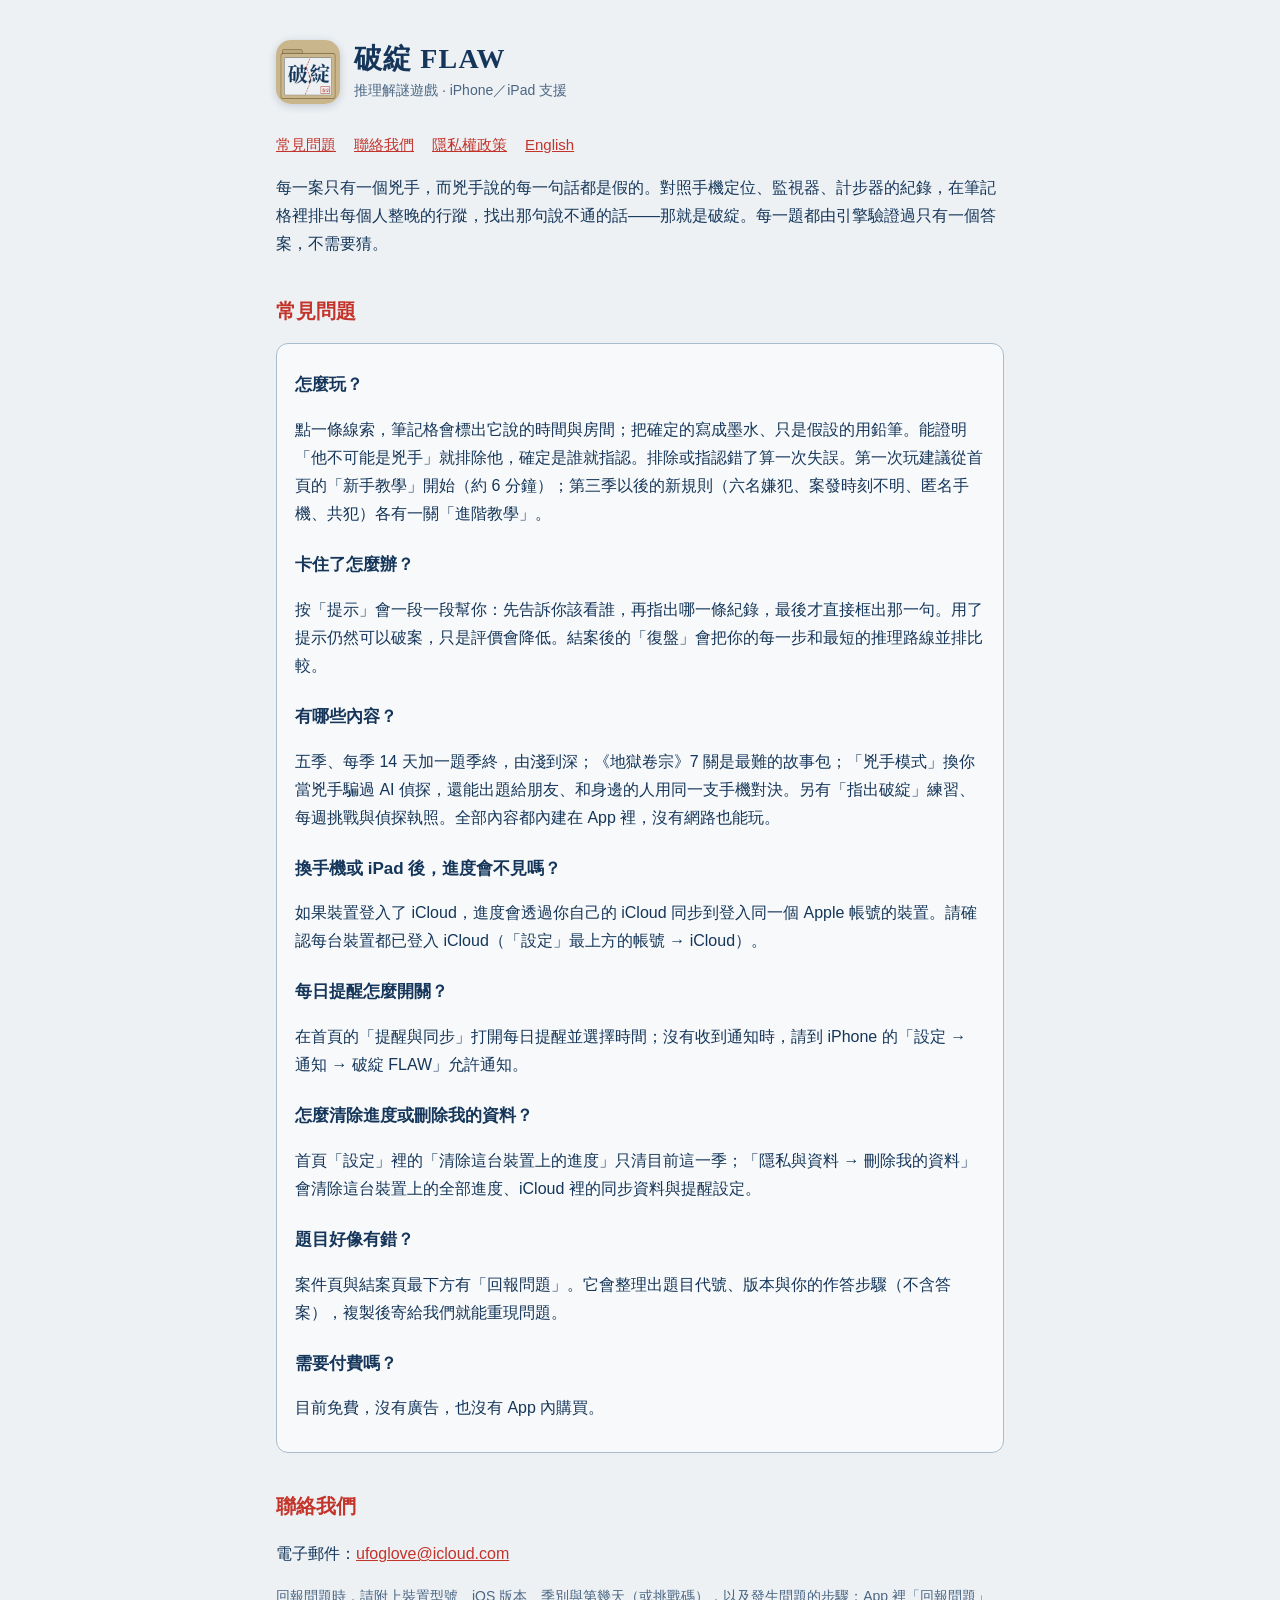
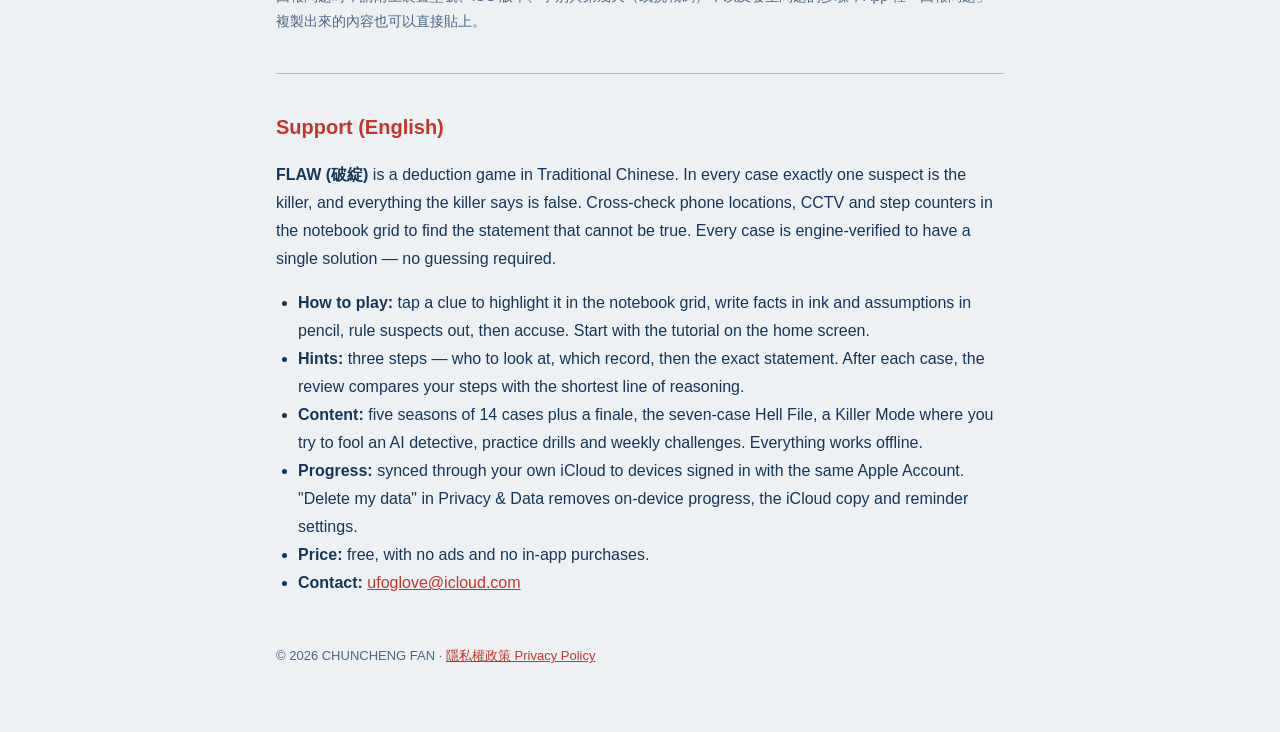
==== index.html @ dfb83c73 "破綻 FLAW 支援頁與隱私權政策" ====
<!doctype html>
<html lang="zh-Hant">
<head>
<meta charset="utf-8">
<meta name="viewport" content="width=device-width, initial-scale=1">
<title>破綻 FLAW 支援</title>
<meta name="description" content="《破綻 FLAW》iPhone、iPad 推理遊戲的常見問題與聯絡方式。">
<link rel="icon" href="icon.png">
<link rel="stylesheet" href="style.css">
</head>
<body>
<main>
<header>
  <img src="icon.png" alt="破綻 FLAW App 圖示">
  <div><h1>破綻 FLAW</h1><p class="sub">推理解謎遊戲 · iPhone／iPad 支援</p></div>
</header>
<nav><a href="#faq">常見問題</a><a href="#contact">聯絡我們</a><a href="privacy.html">隱私權政策</a><a href="#en">English</a></nav>

<p>每一案只有一個兇手，而兇手說的每一句話都是假的。對照手機定位、監視器、計步器的紀錄，在筆記格裡排出每個人整晚的行蹤，找出那句說不通的話——那就是破綻。每一題都由引擎驗證過只有一個答案，不需要猜。</p>

<h2 id="faq">常見問題</h2>
<div class="card">
  <h3>怎麼玩？</h3>
  <p>點一條線索，筆記格會標出它說的時間與房間；把確定的寫成墨水、只是假設的用鉛筆。能證明「他不可能是兇手」就排除他，確定是誰就指認。排除或指認錯了算一次失誤。第一次玩建議從首頁的「新手教學」開始（約 6 分鐘）；第三季以後的新規則（六名嫌犯、案發時刻不明、匿名手機、共犯）各有一關「進階教學」。</p>
  <h3>卡住了怎麼辦？</h3>
  <p>按「提示」會一段一段幫你：先告訴你該看誰，再指出哪一條紀錄，最後才直接框出那一句。用了提示仍然可以破案，只是評價會降低。結案後的「復盤」會把你的每一步和最短的推理路線並排比較。</p>
  <h3>有哪些內容？</h3>
  <p>五季、每季 14 天加一題季終，由淺到深；《地獄卷宗》7 關是最難的故事包；「兇手模式」換你當兇手騙過 AI 偵探，還能出題給朋友、和身邊的人用同一支手機對決。另有「指出破綻」練習、每週挑戰與偵探執照。全部內容都內建在 App 裡，沒有網路也能玩。</p>
  <h3>換手機或 iPad 後，進度會不見嗎？</h3>
  <p>如果裝置登入了 iCloud，進度會透過你自己的 iCloud 同步到登入同一個 Apple 帳號的裝置。請確認每台裝置都已登入 iCloud（「設定」最上方的帳號 → iCloud）。</p>
  <h3>每日提醒怎麼開關？</h3>
  <p>在首頁的「提醒與同步」打開每日提醒並選擇時間；沒有收到通知時，請到 iPhone 的「設定 → 通知 → 破綻 FLAW」允許通知。</p>
  <h3>怎麼清除進度或刪除我的資料？</h3>
  <p>首頁「設定」裡的「清除這台裝置上的進度」只清目前這一季；「隱私與資料 → 刪除我的資料」會清除這台裝置上的全部進度、iCloud 裡的同步資料與提醒設定。</p>
  <h3>題目好像有錯？</h3>
  <p>案件頁與結案頁最下方有「回報問題」。它會整理出題目代號、版本與你的作答步驟（不含答案），複製後寄給我們就能重現問題。</p>
  <h3>需要付費嗎？</h3>
  <p>目前免費，沒有廣告，也沒有 App 內購買。</p>
</div>

<h2 id="contact">聯絡我們</h2>
<p>電子郵件：<a href="mailto:ufoglove@icloud.com?subject=%E7%A0%B4%E7%B6%BB%20FLAW%20%E6%94%AF%E6%8F%B4">ufoglove@icloud.com</a></p>
<p class="muted">回報問題時，請附上裝置型號、iOS 版本、季別與第幾天（或挑戰碼），以及發生問題的步驟；App 裡「回報問題」複製出來的內容也可以直接貼上。</p>

<hr>
<h2 id="en">Support (English)</h2>
<p><strong>FLAW (破綻)</strong> is a deduction game in Traditional Chinese. In every case exactly one suspect is the killer, and everything the killer says is false. Cross-check phone locations, CCTV and step counters in the notebook grid to find the statement that cannot be true. Every case is engine-verified to have a single solution — no guessing required.</p>
<ul>
  <li><strong>How to play:</strong> tap a clue to highlight it in the notebook grid, write facts in ink and assumptions in pencil, rule suspects out, then accuse. Start with the tutorial on the home screen.</li>
  <li><strong>Hints:</strong> three steps — who to look at, which record, then the exact statement. After each case, the review compares your steps with the shortest line of reasoning.</li>
  <li><strong>Content:</strong> five seasons of 14 cases plus a finale, the seven-case Hell File, a Killer Mode where you try to fool an AI detective, practice drills and weekly challenges. Everything works offline.</li>
  <li><strong>Progress:</strong> synced through your own iCloud to devices signed in with the same Apple Account. "Delete my data" in Privacy &amp; Data removes on-device progress, the iCloud copy and reminder settings.</li>
  <li><strong>Price:</strong> free, with no ads and no in-app purchases.</li>
  <li><strong>Contact:</strong> <a href="mailto:ufoglove@icloud.com">ufoglove@icloud.com</a></li>
</ul>
<footer>© 2026 CHUNCHENG FAN · <a href="privacy.html">隱私權政策 Privacy Policy</a></footer>
</main>
</body>
</html>
---- style.css ----
:root { --bg: #EDF1F4; --panel: #F7F9FA; --text: #15365A; --muted: #4A6684; --accent: #C3342B; --line: #A9BCCD; }
@media (prefers-color-scheme: dark) { :root { --bg: #0D2744; --panel: #12304F; --text: #E6EEF6; --muted: #A7BDD2; --accent: #FF7468; --line: #3F6489; } }
* { box-sizing: border-box; }
body { margin: 0; background: var(--bg); color: var(--text); font: 16px/1.75 -apple-system, BlinkMacSystemFont, "PingFang TC", "Noto Sans TC", "Segoe UI", sans-serif; }
main { max-width: 760px; margin: 0 auto; padding: 40px 16px 64px; }
header { display: flex; align-items: center; gap: 14px; margin-bottom: 28px; }
header img { width: 64px; height: 64px; border-radius: 15px; box-shadow: 0 2px 8px rgba(13, 39, 68, .2); }
h1 { font-family: "Songti TC", "Noto Serif TC", serif; font-size: 28px; margin: 0; line-height: 1.2; letter-spacing: .04em; }
.sub { color: var(--muted); margin: 2px 0 0; font-size: 14px; }
h2 { font-size: 20px; margin: 36px 0 10px; color: var(--accent); }
h3 { font-size: 17px; margin: 22px 0 6px; }
.muted { color: var(--muted); font-size: 14px; }
a { color: var(--accent); }
nav { display: flex; gap: 18px; flex-wrap: wrap; margin-bottom: 8px; font-size: 15px; }
.card { background: var(--panel); border: 1px solid var(--line); border-radius: 12px; padding: 4px 18px 14px; margin-top: 14px; }
ul { padding-left: 22px; }
hr { border: 0; border-top: 1px solid var(--line); margin: 40px 0 24px; }
footer { color: var(--muted); font-size: 13px; margin-top: 48px; }
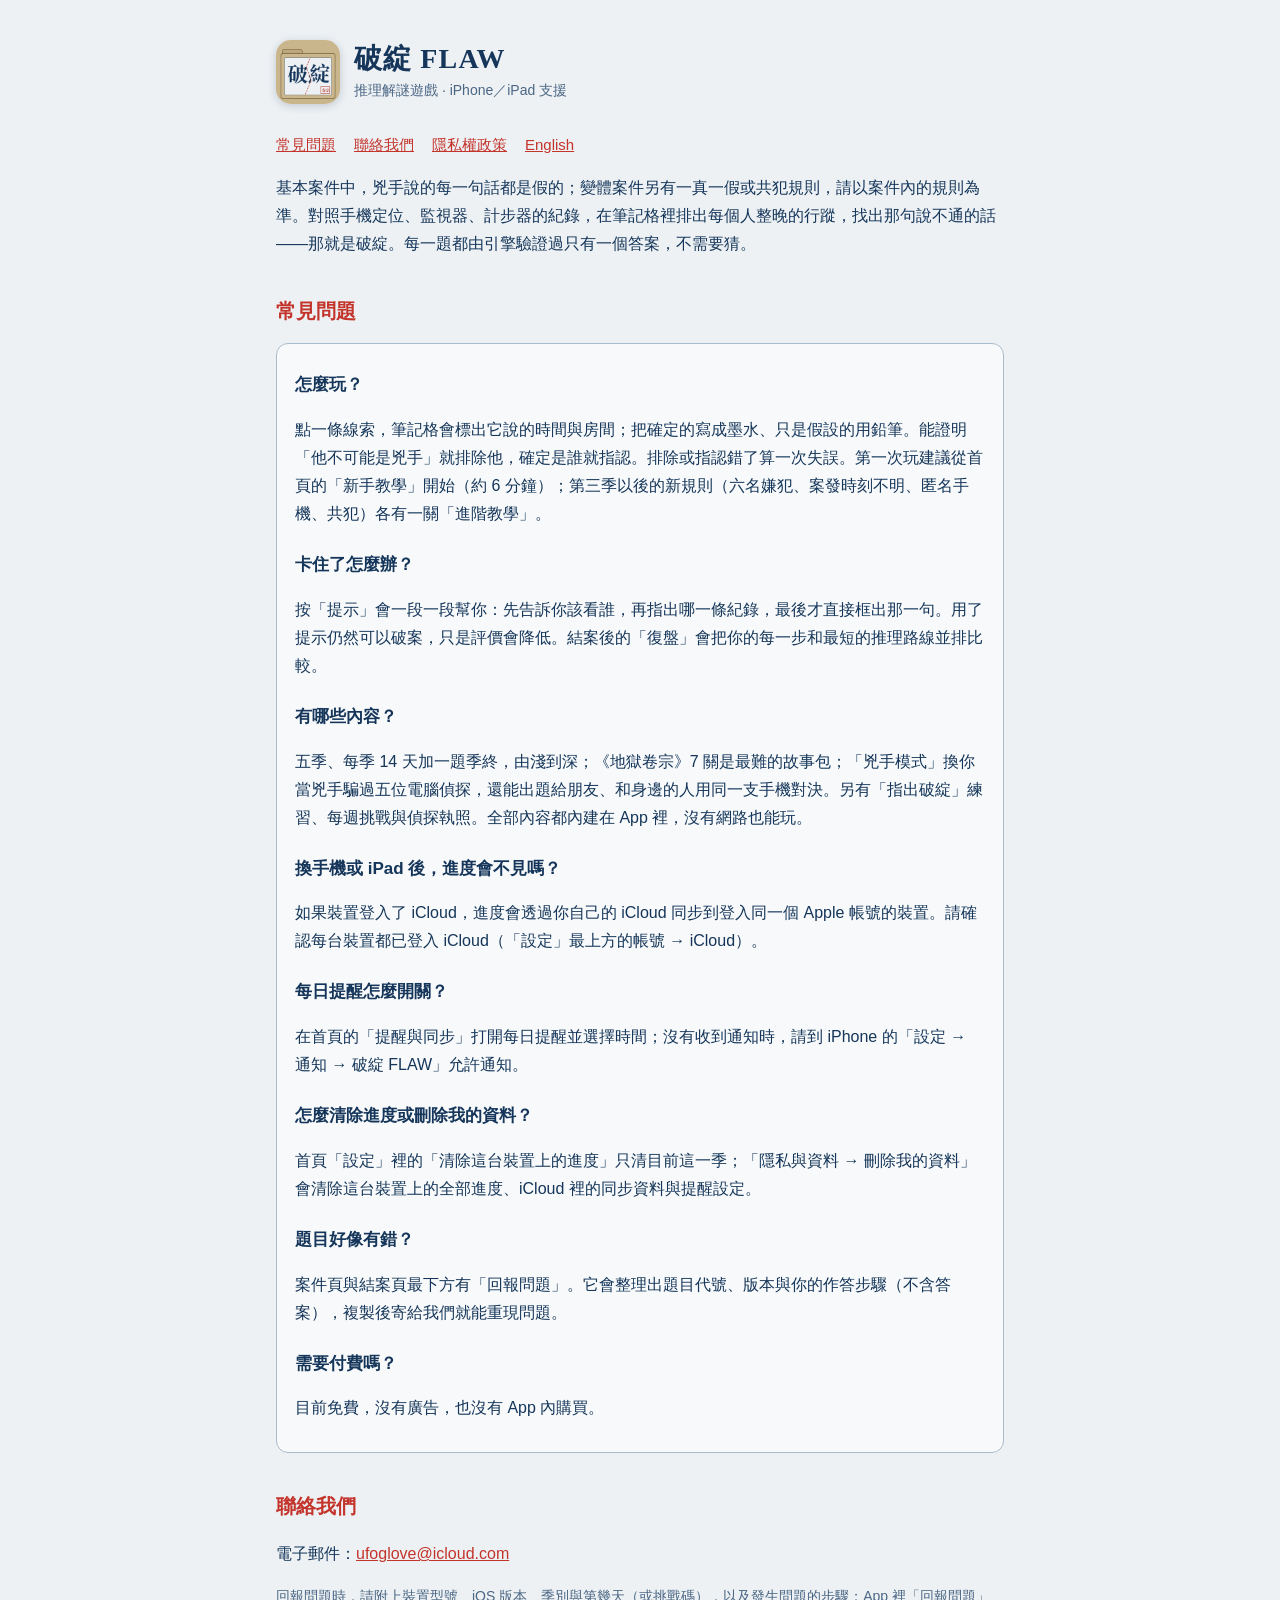
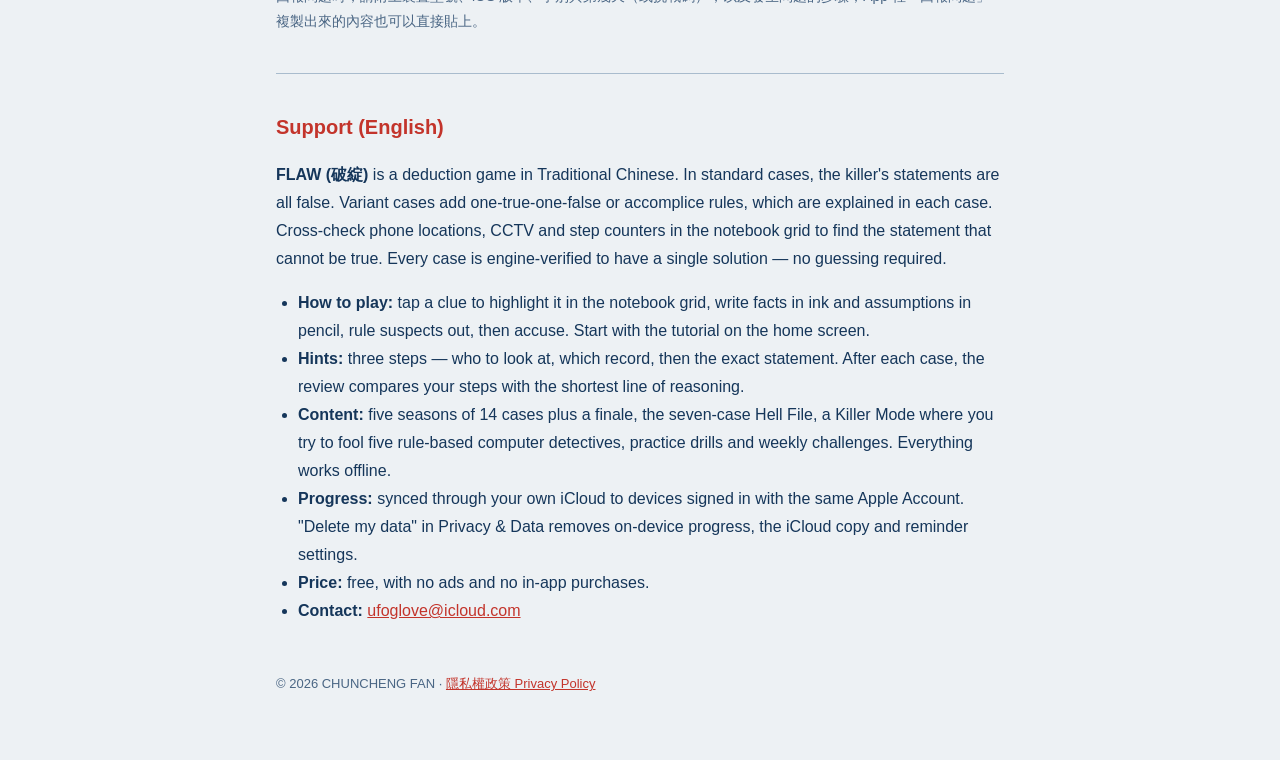
==== commit 63e54748: "修正說明：基本／變體規則、五位電腦偵探、iCloud 與題目工坊" ====
--- a/index.html
+++ b/index.html
@@ -16,7 +16,7 @@
 </header>
 <nav><a href="#faq">常見問題</a><a href="#contact">聯絡我們</a><a href="privacy.html">隱私權政策</a><a href="#en">English</a></nav>
 
-<p>每一案只有一個兇手，而兇手說的每一句話都是假的。對照手機定位、監視器、計步器的紀錄，在筆記格裡排出每個人整晚的行蹤，找出那句說不通的話——那就是破綻。每一題都由引擎驗證過只有一個答案，不需要猜。</p>
+<p>基本案件中，兇手說的每一句話都是假的；變體案件另有一真一假或共犯規則，請以案件內的規則為準。對照手機定位、監視器、計步器的紀錄，在筆記格裡排出每個人整晚的行蹤，找出那句說不通的話——那就是破綻。每一題都由引擎驗證過只有一個答案，不需要猜。</p>
 
 <h2 id="faq">常見問題</h2>
 <div class="card">
@@ -25,7 +25,7 @@
   <h3>卡住了怎麼辦？</h3>
   <p>按「提示」會一段一段幫你：先告訴你該看誰，再指出哪一條紀錄，最後才直接框出那一句。用了提示仍然可以破案，只是評價會降低。結案後的「復盤」會把你的每一步和最短的推理路線並排比較。</p>
   <h3>有哪些內容？</h3>
-  <p>五季、每季 14 天加一題季終，由淺到深；《地獄卷宗》7 關是最難的故事包；「兇手模式」換你當兇手騙過 AI 偵探，還能出題給朋友、和身邊的人用同一支手機對決。另有「指出破綻」練習、每週挑戰與偵探執照。全部內容都內建在 App 裡，沒有網路也能玩。</p>
+  <p>五季、每季 14 天加一題季終，由淺到深；《地獄卷宗》7 關是最難的故事包；「兇手模式」換你當兇手騙過五位電腦偵探，還能出題給朋友、和身邊的人用同一支手機對決。另有「指出破綻」練習、每週挑戰與偵探執照。全部內容都內建在 App 裡，沒有網路也能玩。</p>
   <h3>換手機或 iPad 後，進度會不見嗎？</h3>
   <p>如果裝置登入了 iCloud，進度會透過你自己的 iCloud 同步到登入同一個 Apple 帳號的裝置。請確認每台裝置都已登入 iCloud（「設定」最上方的帳號 → iCloud）。</p>
   <h3>每日提醒怎麼開關？</h3>
@@ -44,11 +44,11 @@
 
 <hr>
 <h2 id="en">Support (English)</h2>
-<p><strong>FLAW (破綻)</strong> is a deduction game in Traditional Chinese. In every case exactly one suspect is the killer, and everything the killer says is false. Cross-check phone locations, CCTV and step counters in the notebook grid to find the statement that cannot be true. Every case is engine-verified to have a single solution — no guessing required.</p>
+<p><strong>FLAW (破綻)</strong> is a deduction game in Traditional Chinese. In standard cases, the killer's statements are all false. Variant cases add one-true-one-false or accomplice rules, which are explained in each case. Cross-check phone locations, CCTV and step counters in the notebook grid to find the statement that cannot be true. Every case is engine-verified to have a single solution — no guessing required.</p>
 <ul>
   <li><strong>How to play:</strong> tap a clue to highlight it in the notebook grid, write facts in ink and assumptions in pencil, rule suspects out, then accuse. Start with the tutorial on the home screen.</li>
   <li><strong>Hints:</strong> three steps — who to look at, which record, then the exact statement. After each case, the review compares your steps with the shortest line of reasoning.</li>
-  <li><strong>Content:</strong> five seasons of 14 cases plus a finale, the seven-case Hell File, a Killer Mode where you try to fool an AI detective, practice drills and weekly challenges. Everything works offline.</li>
+  <li><strong>Content:</strong> five seasons of 14 cases plus a finale, the seven-case Hell File, a Killer Mode where you try to fool five rule-based computer detectives, practice drills and weekly challenges. Everything works offline.</li>
   <li><strong>Progress:</strong> synced through your own iCloud to devices signed in with the same Apple Account. "Delete my data" in Privacy &amp; Data removes on-device progress, the iCloud copy and reminder settings.</li>
   <li><strong>Price:</strong> free, with no ads and no in-app purchases.</li>
   <li><strong>Contact:</strong> <a href="mailto:ufoglove@icloud.com">ufoglove@icloud.com</a></li>
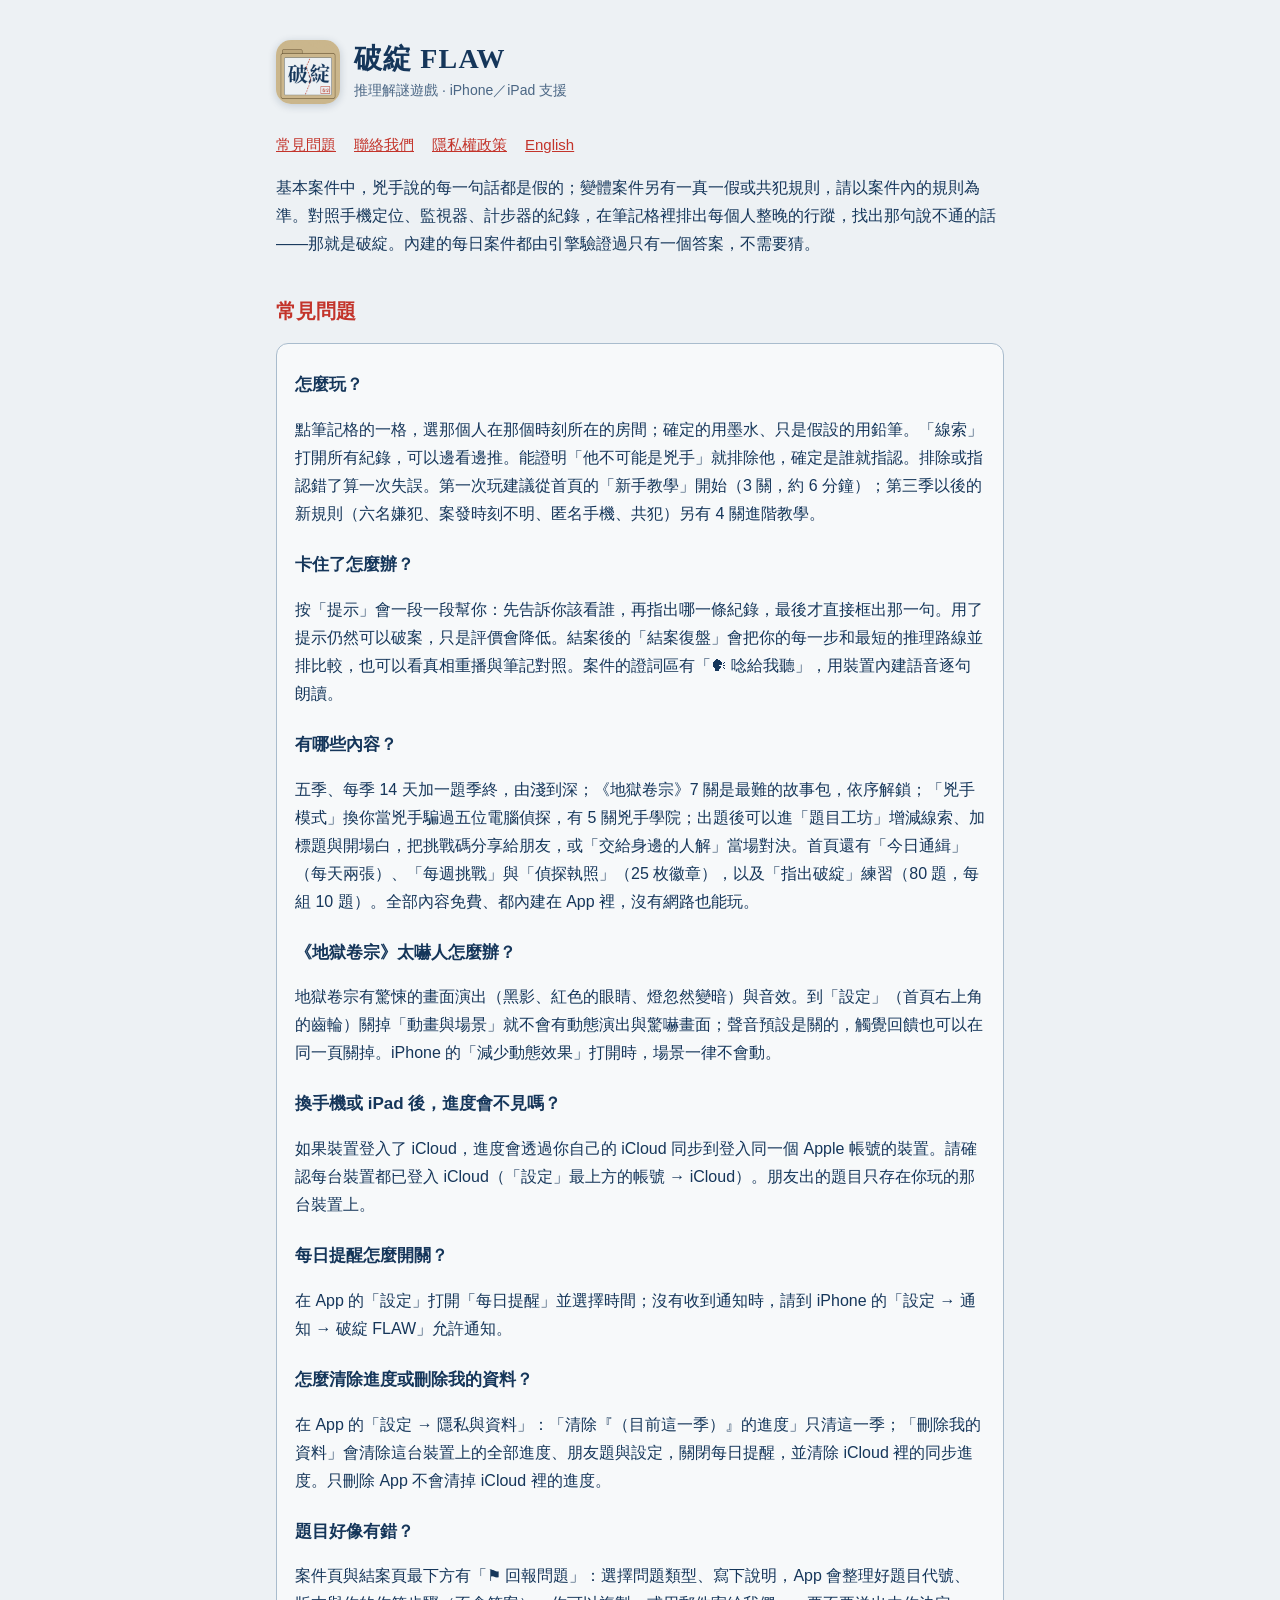
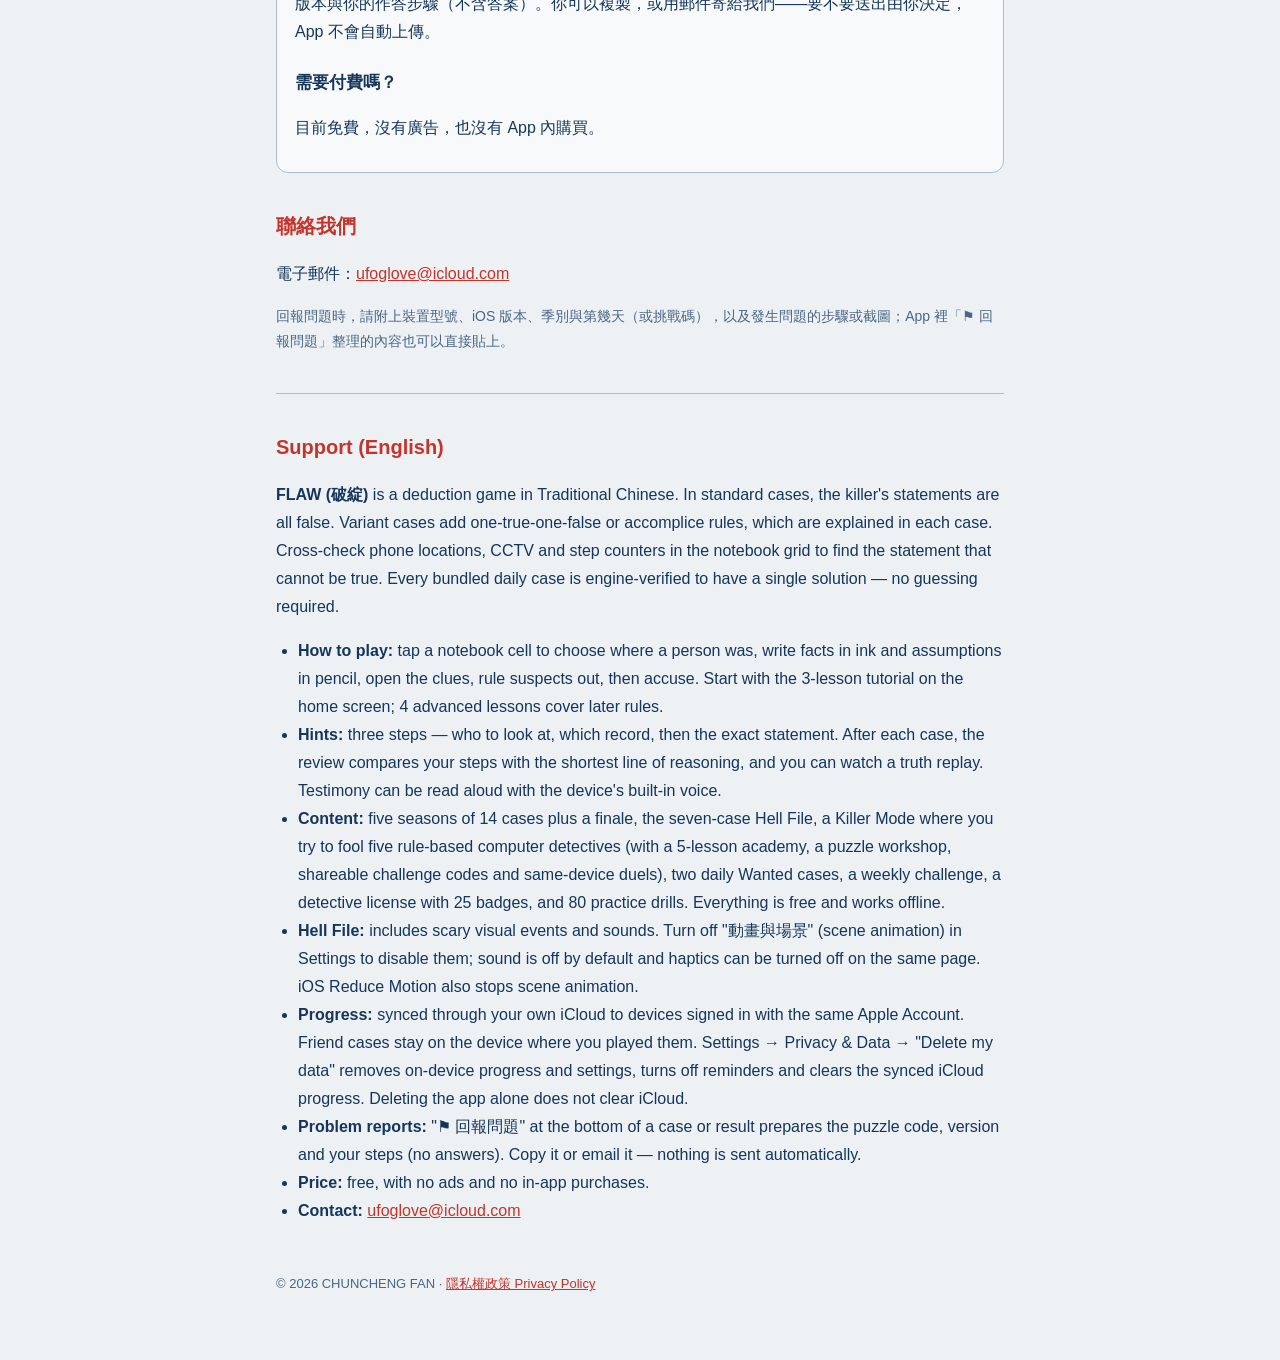
==== commit 5b2406ad: "支援頁與隱私權政策：改成完整免費版（1.0 build 9）的實際功能 - 支援頁：今日通緝、每週挑戰、偵探執照、結案復盤、證詞朗讀、題目工坊、同機雙人、⚑ 回報問題；地獄卷宗的驚嚇演出怎麼關 - 隱" ====
--- a/index.html
+++ b/index.html
@@ -16,40 +16,44 @@
 </header>
 <nav><a href="#faq">常見問題</a><a href="#contact">聯絡我們</a><a href="privacy.html">隱私權政策</a><a href="#en">English</a></nav>
 
-<p>基本案件中，兇手說的每一句話都是假的；變體案件另有一真一假或共犯規則，請以案件內的規則為準。對照手機定位、監視器、計步器的紀錄，在筆記格裡排出每個人整晚的行蹤，找出那句說不通的話——那就是破綻。每一題都由引擎驗證過只有一個答案，不需要猜。</p>
+<p>基本案件中，兇手說的每一句話都是假的；變體案件另有一真一假或共犯規則，請以案件內的規則為準。對照手機定位、監視器、計步器的紀錄，在筆記格裡排出每個人整晚的行蹤，找出那句說不通的話——那就是破綻。內建的每日案件都由引擎驗證過只有一個答案，不需要猜。</p>
 
 <h2 id="faq">常見問題</h2>
 <div class="card">
   <h3>怎麼玩？</h3>
-  <p>點一條線索，筆記格會標出它說的時間與房間；把確定的寫成墨水、只是假設的用鉛筆。能證明「他不可能是兇手」就排除他，確定是誰就指認。排除或指認錯了算一次失誤。第一次玩建議從首頁的「新手教學」開始（約 6 分鐘）；第三季以後的新規則（六名嫌犯、案發時刻不明、匿名手機、共犯）各有一關「進階教學」。</p>
+  <p>點筆記格的一格，選那個人在那個時刻所在的房間；確定的用墨水、只是假設的用鉛筆。「線索」打開所有紀錄，可以邊看邊推。能證明「他不可能是兇手」就排除他，確定是誰就指認。排除或指認錯了算一次失誤。第一次玩建議從首頁的「新手教學」開始（3 關，約 6 分鐘）；第三季以後的新規則（六名嫌犯、案發時刻不明、匿名手機、共犯）另有 4 關進階教學。</p>
   <h3>卡住了怎麼辦？</h3>
-  <p>按「提示」會一段一段幫你：先告訴你該看誰，再指出哪一條紀錄，最後才直接框出那一句。用了提示仍然可以破案，只是評價會降低。結案後的「復盤」會把你的每一步和最短的推理路線並排比較。</p>
+  <p>按「提示」會一段一段幫你：先告訴你該看誰，再指出哪一條紀錄，最後才直接框出那一句。用了提示仍然可以破案，只是評價會降低。結案後的「結案復盤」會把你的每一步和最短的推理路線並排比較，也可以看真相重播與筆記對照。案件的證詞區有「🗣 唸給我聽」，用裝置內建語音逐句朗讀。</p>
   <h3>有哪些內容？</h3>
-  <p>五季、每季 14 天加一題季終，由淺到深；《地獄卷宗》7 關是最難的故事包；「兇手模式」換你當兇手騙過五位電腦偵探，還能出題給朋友、和身邊的人用同一支手機對決。另有「指出破綻」練習、每週挑戰與偵探執照。全部內容都內建在 App 裡，沒有網路也能玩。</p>
+  <p>五季、每季 14 天加一題季終，由淺到深；《地獄卷宗》7 關是最難的故事包，依序解鎖；「兇手模式」換你當兇手騙過五位電腦偵探，有 5 關兇手學院；出題後可以進「題目工坊」增減線索、加標題與開場白，把挑戰碼分享給朋友，或「交給身邊的人解」當場對決。首頁還有「今日通緝」（每天兩張）、「每週挑戰」與「偵探執照」（25 枚徽章），以及「指出破綻」練習（80 題，每組 10 題）。全部內容免費、都內建在 App 裡，沒有網路也能玩。</p>
+  <h3>《地獄卷宗》太嚇人怎麼辦？</h3>
+  <p>地獄卷宗有驚悚的畫面演出（黑影、紅色的眼睛、燈忽然變暗）與音效。到「設定」（首頁右上角的齒輪）關掉「動畫與場景」就不會有動態演出與驚嚇畫面；聲音預設是關的，觸覺回饋也可以在同一頁關掉。iPhone 的「減少動態效果」打開時，場景一律不會動。</p>
   <h3>換手機或 iPad 後，進度會不見嗎？</h3>
-  <p>如果裝置登入了 iCloud，進度會透過你自己的 iCloud 同步到登入同一個 Apple 帳號的裝置。請確認每台裝置都已登入 iCloud（「設定」最上方的帳號 → iCloud）。</p>
+  <p>如果裝置登入了 iCloud，進度會透過你自己的 iCloud 同步到登入同一個 Apple 帳號的裝置。請確認每台裝置都已登入 iCloud（「設定」最上方的帳號 → iCloud）。朋友出的題目只存在你玩的那台裝置上。</p>
   <h3>每日提醒怎麼開關？</h3>
-  <p>在首頁的「提醒與同步」打開每日提醒並選擇時間；沒有收到通知時，請到 iPhone 的「設定 → 通知 → 破綻 FLAW」允許通知。</p>
+  <p>在 App 的「設定」打開「每日提醒」並選擇時間；沒有收到通知時，請到 iPhone 的「設定 → 通知 → 破綻 FLAW」允許通知。</p>
   <h3>怎麼清除進度或刪除我的資料？</h3>
-  <p>首頁「設定」裡的「清除這台裝置上的進度」只清目前這一季；「隱私與資料 → 刪除我的資料」會清除這台裝置上的全部進度、iCloud 裡的同步資料與提醒設定。</p>
+  <p>在 App 的「設定 → 隱私與資料」：「清除『（目前這一季）』的進度」只清這一季；「刪除我的資料」會清除這台裝置上的全部進度、朋友題與設定，關閉每日提醒，並清除 iCloud 裡的同步進度。只刪除 App 不會清掉 iCloud 裡的進度。</p>
   <h3>題目好像有錯？</h3>
-  <p>案件頁與結案頁最下方有「回報問題」。它會整理出題目代號、版本與你的作答步驟（不含答案），複製後寄給我們就能重現問題。</p>
+  <p>案件頁與結案頁最下方有「⚑ 回報問題」：選擇問題類型、寫下說明，App 會整理好題目代號、版本與你的作答步驟（不含答案）。你可以複製，或用郵件寄給我們——要不要送出由你決定，App 不會自動上傳。</p>
   <h3>需要付費嗎？</h3>
   <p>目前免費，沒有廣告，也沒有 App 內購買。</p>
 </div>
 
 <h2 id="contact">聯絡我們</h2>
 <p>電子郵件：<a href="mailto:ufoglove@icloud.com?subject=%E7%A0%B4%E7%B6%BB%20FLAW%20%E6%94%AF%E6%8F%B4">ufoglove@icloud.com</a></p>
-<p class="muted">回報問題時，請附上裝置型號、iOS 版本、季別與第幾天（或挑戰碼），以及發生問題的步驟；App 裡「回報問題」複製出來的內容也可以直接貼上。</p>
+<p class="muted">回報問題時，請附上裝置型號、iOS 版本、季別與第幾天（或挑戰碼），以及發生問題的步驟或截圖；App 裡「⚑ 回報問題」整理的內容也可以直接貼上。</p>
 
 <hr>
 <h2 id="en">Support (English)</h2>
-<p><strong>FLAW (破綻)</strong> is a deduction game in Traditional Chinese. In standard cases, the killer's statements are all false. Variant cases add one-true-one-false or accomplice rules, which are explained in each case. Cross-check phone locations, CCTV and step counters in the notebook grid to find the statement that cannot be true. Every case is engine-verified to have a single solution — no guessing required.</p>
+<p><strong>FLAW (破綻)</strong> is a deduction game in Traditional Chinese. In standard cases, the killer's statements are all false. Variant cases add one-true-one-false or accomplice rules, which are explained in each case. Cross-check phone locations, CCTV and step counters in the notebook grid to find the statement that cannot be true. Every bundled daily case is engine-verified to have a single solution — no guessing required.</p>
 <ul>
-  <li><strong>How to play:</strong> tap a clue to highlight it in the notebook grid, write facts in ink and assumptions in pencil, rule suspects out, then accuse. Start with the tutorial on the home screen.</li>
-  <li><strong>Hints:</strong> three steps — who to look at, which record, then the exact statement. After each case, the review compares your steps with the shortest line of reasoning.</li>
-  <li><strong>Content:</strong> five seasons of 14 cases plus a finale, the seven-case Hell File, a Killer Mode where you try to fool five rule-based computer detectives, practice drills and weekly challenges. Everything works offline.</li>
-  <li><strong>Progress:</strong> synced through your own iCloud to devices signed in with the same Apple Account. "Delete my data" in Privacy &amp; Data removes on-device progress, the iCloud copy and reminder settings.</li>
+  <li><strong>How to play:</strong> tap a notebook cell to choose where a person was, write facts in ink and assumptions in pencil, open the clues, rule suspects out, then accuse. Start with the 3-lesson tutorial on the home screen; 4 advanced lessons cover later rules.</li>
+  <li><strong>Hints:</strong> three steps — who to look at, which record, then the exact statement. After each case, the review compares your steps with the shortest line of reasoning, and you can watch a truth replay. Testimony can be read aloud with the device's built-in voice.</li>
+  <li><strong>Content:</strong> five seasons of 14 cases plus a finale, the seven-case Hell File, a Killer Mode where you try to fool five rule-based computer detectives (with a 5-lesson academy, a puzzle workshop, shareable challenge codes and same-device duels), two daily Wanted cases, a weekly challenge, a detective license with 25 badges, and 80 practice drills. Everything is free and works offline.</li>
+  <li><strong>Hell File:</strong> includes scary visual events and sounds. Turn off "動畫與場景" (scene animation) in Settings to disable them; sound is off by default and haptics can be turned off on the same page. iOS Reduce Motion also stops scene animation.</li>
+  <li><strong>Progress:</strong> synced through your own iCloud to devices signed in with the same Apple Account. Friend cases stay on the device where you played them. Settings → Privacy &amp; Data → "Delete my data" removes on-device progress and settings, turns off reminders and clears the synced iCloud progress. Deleting the app alone does not clear iCloud.</li>
+  <li><strong>Problem reports:</strong> "⚑ 回報問題" at the bottom of a case or result prepares the puzzle code, version and your steps (no answers). Copy it or email it — nothing is sent automatically.</li>
   <li><strong>Price:</strong> free, with no ads and no in-app purchases.</li>
   <li><strong>Contact:</strong> <a href="mailto:ufoglove@icloud.com">ufoglove@icloud.com</a></li>
 </ul>
